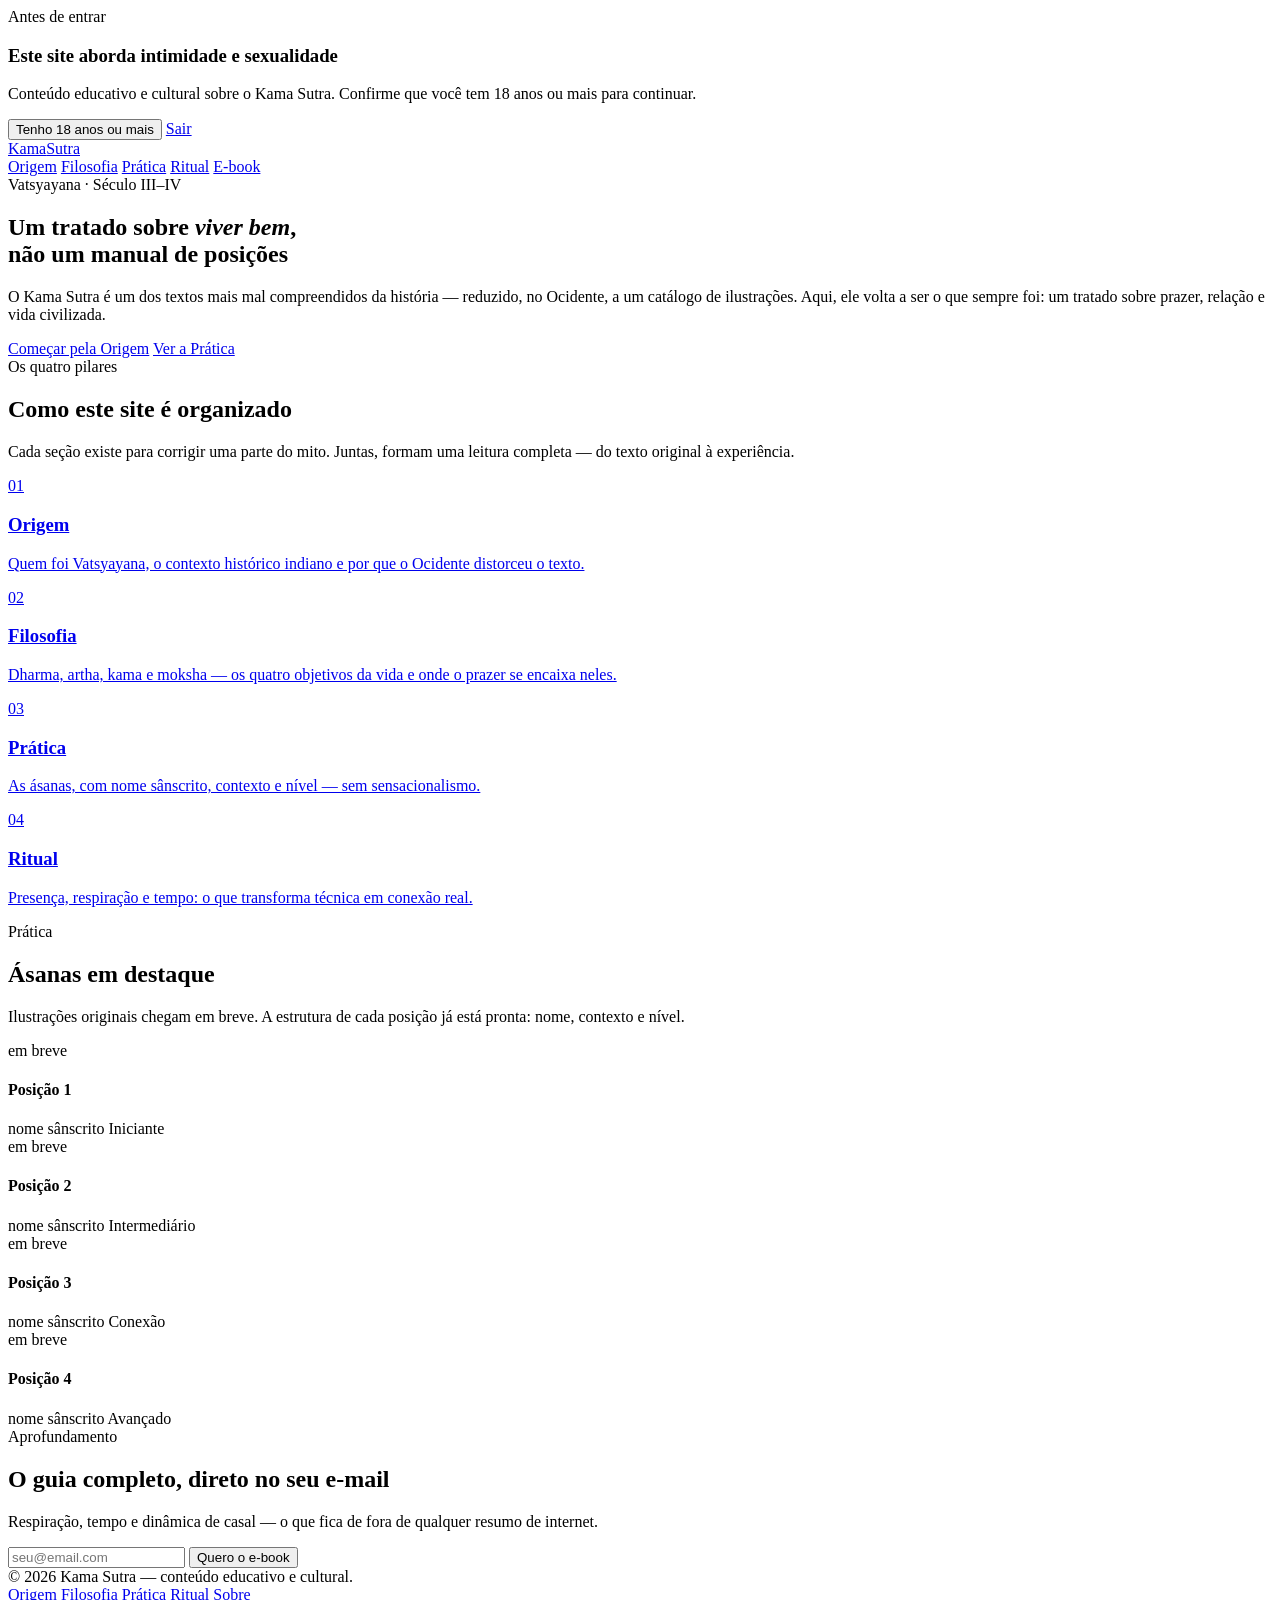
==== index.html @ 9d924a04 "Add files via upload" ====
<!DOCTYPE html>
<html lang="pt-BR">
<head>
<meta charset="UTF-8">
<meta name="viewport" content="width=device-width, initial-scale=1.0">
<title>Kama Sutra — Muito além das posições</title>
<meta name="description" content="Uma leitura séria do Kama Sutra de Vatsyayana: origem, filosofia e prática, longe do mito ocidental. Conteúdo aberto, sem paywall.">

<link rel="preconnect" href="https://fonts.googleapis.com">
<link rel="preconnect" href="https://fonts.gstatic.com" crossorigin>
<link href="https://fonts.googleapis.com/css2?family=Fraunces:ital,wght@0,400;0,600;1,500&family=DM+Sans:wght@400;500;700&display=swap" rel="stylesheet">

<link rel="stylesheet" href="css/tokens.css">
<link rel="stylesheet" href="css/site.css">

<script type="application/ld+json">
{
  "@context": "https://schema.org",
  "@type": "WebSite",
  "name": "Kama Sutra — Muito além das posições",
  "description": "Leitura histórica, filosófica e prática do Kama Sutra de Vatsyayana.",
  "inLanguage": "pt-BR"
}
</script>
</head>
<body>

<!-- Aviso de idade -->
<div class="age-gate" id="ageGate">
  <div class="age-gate-card">
    <span class="eyebrow">Antes de entrar</span>
    <h3>Este site aborda intimidade e sexualidade</h3>
    <p>Conteúdo educativo e cultural sobre o Kama Sutra. Confirme que você tem 18 anos ou mais para continuar.</p>
    <div class="age-gate-actions">
      <button class="btn btn-primary" id="ageConfirm">Tenho 18 anos ou mais</button>
      <a class="btn btn-ghost" href="https://www.google.com">Sair</a>
    </div>
  </div>
</div>

<header class="site-header">
  <div class="wrap">
    <a href="/" class="logo">Kama<span>Sutra</span></a>
    <nav class="nav">
      <a href="origem.html">Origem</a>
      <a href="filosofia.html">Filosofia</a>
      <a href="pratica/index.html">Prática</a>
      <a href="ritual.html">Ritual</a>
      <a href="ebook.html">E-book</a>
    </nav>
  </div>
</header>

<section class="hero">
  <div class="hero-signature" aria-hidden="true">
    <div class="c1"></div>
    <div class="c2"></div>
  </div>
  <div class="wrap hero-content">
    <span class="eyebrow">Vatsyayana · Século III–IV</span>
    <h1>Um tratado sobre <em>viver bem</em>,<br>não um manual de posições</h1>
    <p class="lede">O Kama Sutra é um dos textos mais mal compreendidos da história — reduzido, no Ocidente, a um catálogo de ilustrações. Aqui, ele volta a ser o que sempre foi: um tratado sobre prazer, relação e vida civilizada.</p>
    <div class="hero-ctas">
      <a href="origem.html" class="btn btn-primary">Começar pela Origem</a>
      <a href="pratica/index.html" class="btn btn-ghost">Ver a Prática</a>
    </div>
  </div>
</section>

<section class="section">
  <div class="wrap">
    <div class="section-head">
      <span class="eyebrow">Os quatro pilares</span>
      <h2>Como este site é organizado</h2>
      <p>Cada seção existe para corrigir uma parte do mito. Juntas, formam uma leitura completa — do texto original à experiência.</p>
    </div>
    <div class="pilar-grid">
      <a href="origem.html" class="pilar-card">
        <span class="num">01</span>
        <h3>Origem</h3>
        <p>Quem foi Vatsyayana, o contexto histórico indiano e por que o Ocidente distorceu o texto.</p>
      </a>
      <a href="filosofia.html" class="pilar-card">
        <span class="num">02</span>
        <h3>Filosofia</h3>
        <p>Dharma, artha, kama e moksha — os quatro objetivos da vida e onde o prazer se encaixa neles.</p>
      </a>
      <a href="pratica/index.html" class="pilar-card">
        <span class="num">03</span>
        <h3>Prática</h3>
        <p>As ásanas, com nome sânscrito, contexto e nível — sem sensacionalismo.</p>
      </a>
      <a href="ritual.html" class="pilar-card">
        <span class="num">04</span>
        <h3>Ritual</h3>
        <p>Presença, respiração e tempo: o que transforma técnica em conexão real.</p>
      </a>
    </div>
  </div>
</section>

<section class="section section-lilas">
  <div class="wrap">
    <div class="section-head">
      <span class="eyebrow">Prática</span>
      <h2>Ásanas em destaque</h2>
      <p>Ilustrações originais chegam em breve. A estrutura de cada posição já está pronta: nome, contexto e nível.</p>
    </div>
    <div class="posicoes-grid">
      <div class="posicao-card">
        <div class="posicao-thumb">em breve</div>
        <div class="posicao-info">
          <h4>Posição 1</h4>
          <span class="sanskrit">nome sânscrito</span>
          <span class="tag">Iniciante</span>
        </div>
      </div>
      <div class="posicao-card">
        <div class="posicao-thumb">em breve</div>
        <div class="posicao-info">
          <h4>Posição 2</h4>
          <span class="sanskrit">nome sânscrito</span>
          <span class="tag">Intermediário</span>
        </div>
      </div>
      <div class="posicao-card">
        <div class="posicao-thumb">em breve</div>
        <div class="posicao-info">
          <h4>Posição 3</h4>
          <span class="sanskrit">nome sânscrito</span>
          <span class="tag">Conexão</span>
        </div>
      </div>
      <div class="posicao-card">
        <div class="posicao-thumb">em breve</div>
        <div class="posicao-info">
          <h4>Posição 4</h4>
          <span class="sanskrit">nome sânscrito</span>
          <span class="tag">Avançado</span>
        </div>
      </div>
    </div>
  </div>
</section>

<section class="section">
  <div class="wrap">
    <div class="cta-ebook">
      <div>
        <span class="eyebrow" style="color:var(--rosa-suave)">Aprofundamento</span>
        <h2>O guia completo, direto no seu e-mail</h2>
        <p>Respiração, tempo e dinâmica de casal — o que fica de fora de qualquer resumo de internet.</p>
      </div>
      <form class="cta-form" id="ebookForm">
        <input type="email" placeholder="seu@email.com" required aria-label="Seu e-mail">
        <button type="submit" class="btn btn-primary">Quero o e-book</button>
      </form>
    </div>
  </div>
</section>

<footer class="site-footer">
  <div class="wrap">
    <span>© 2026 Kama Sutra — conteúdo educativo e cultural.</span>
    <nav class="footer-links">
      <a href="origem.html">Origem</a>
      <a href="filosofia.html">Filosofia</a>
      <a href="pratica/index.html">Prática</a>
      <a href="ritual.html">Ritual</a>
      <a href="sobre.html">Sobre</a>
    </nav>
  </div>
</footer>

<script src="js/site.js"></script>
</body>
</html>
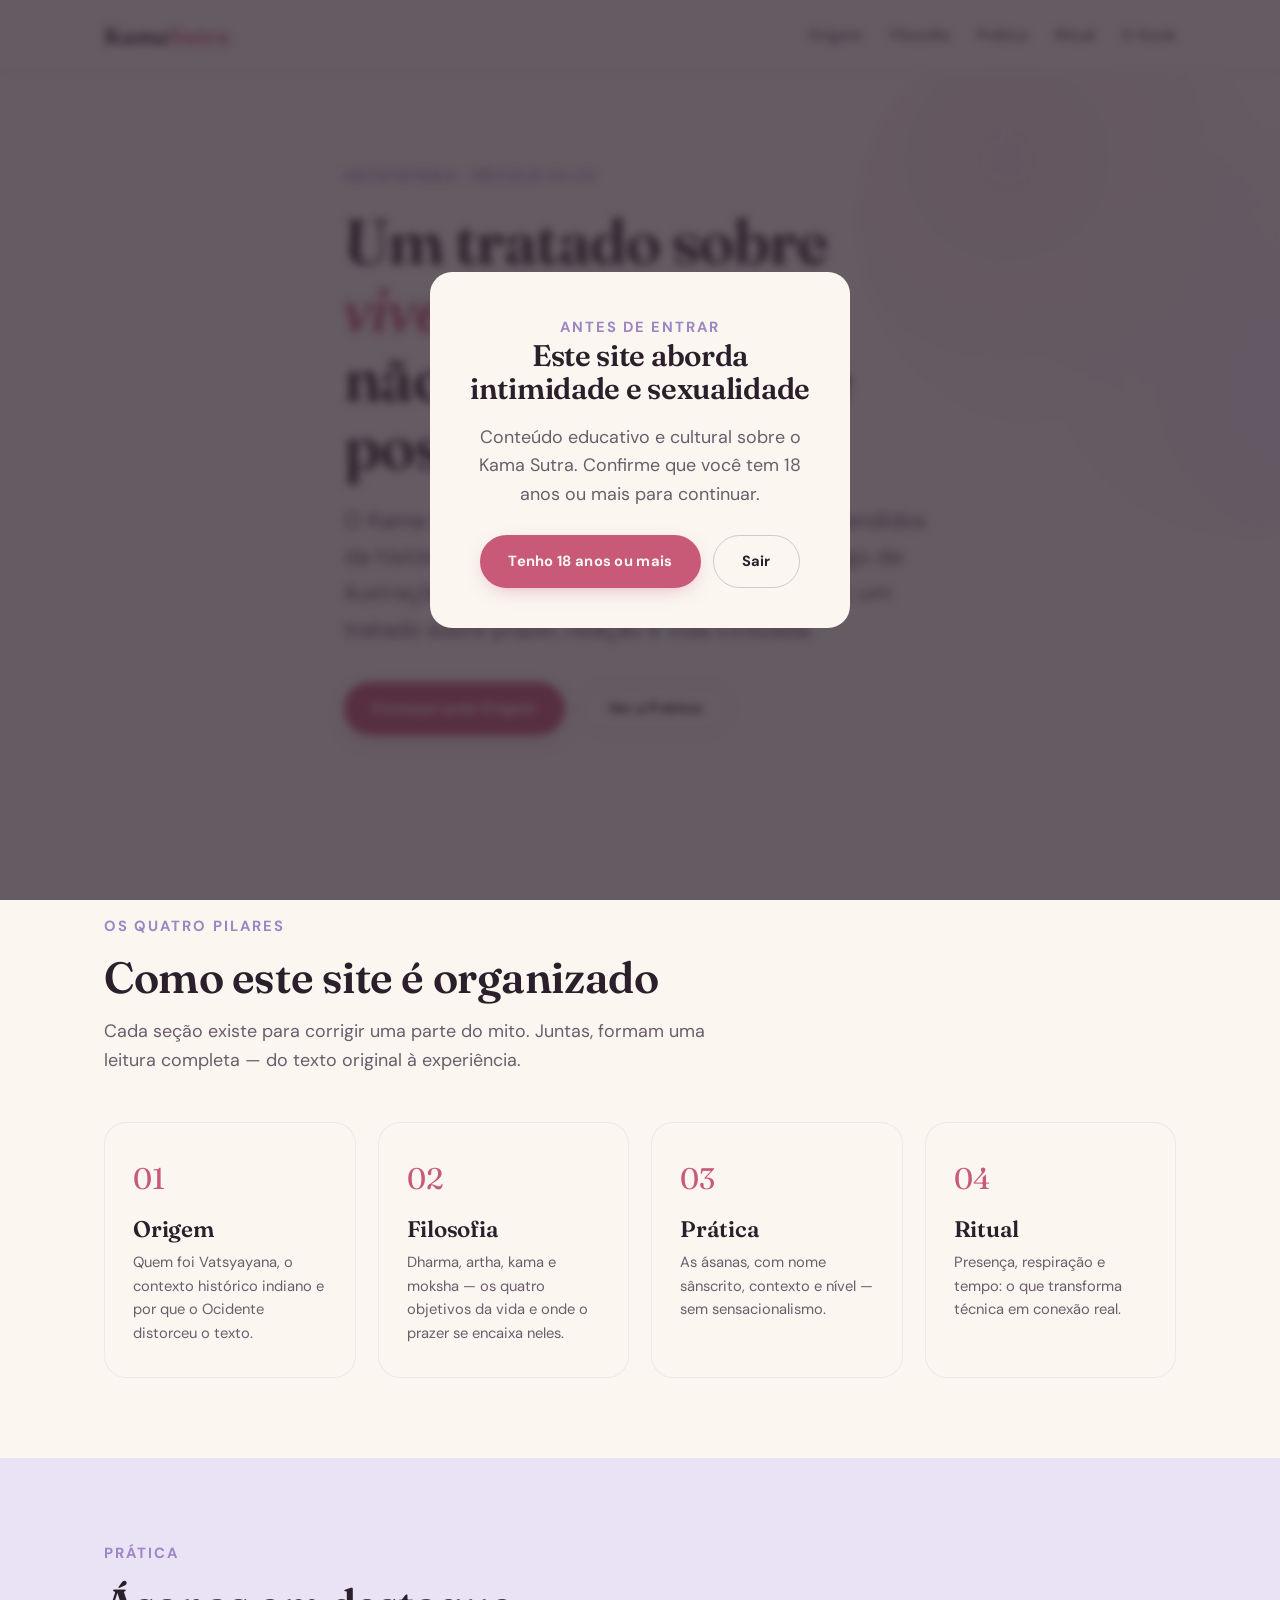
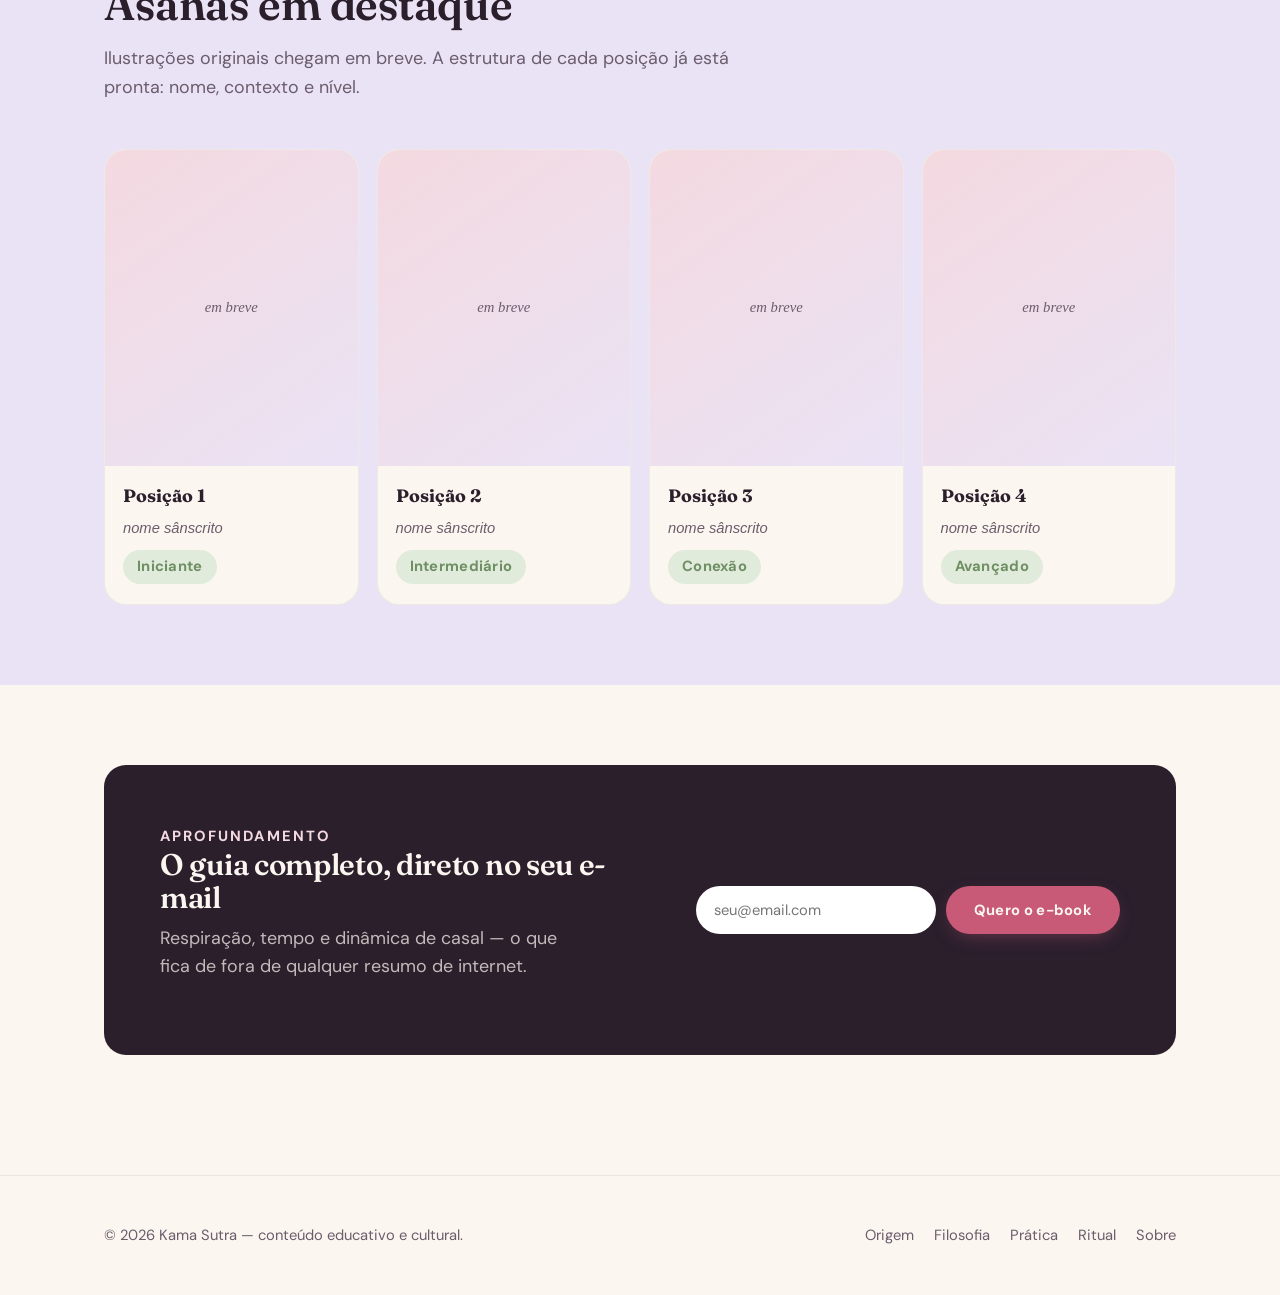
==== commit 34a34a6b: "Add files via upload" ====
--- a/index.html
+++ b/index.html
@@ -3,6 +3,9 @@
 <head>
 <meta charset="UTF-8">
 <meta name="viewport" content="width=device-width, initial-scale=1.0">
+<link rel="icon" type="image/svg+xml" href="favicon.svg">
+<link rel="alternate icon" href="favicon.ico">
+<link rel="apple-touch-icon" href="apple-touch-icon.png">
 <title>Kama Sutra — Muito além das posições</title>
 <meta name="description" content="Uma leitura séria do Kama Sutra de Vatsyayana: origem, filosofia e prática, longe do mito ocidental. Conteúdo aberto, sem paywall.">
 
--- a/css/tokens.css
+++ b/css/tokens.css
@@ -0,0 +1,127 @@
+/* ===================================================================
+   KAMA SUTRA — Design Tokens
+   Paleta: rosa / lilás / verde sobre fundo creme
+   Tipografia: Fraunces (display) + DM Sans (corpo)
+   =================================================================== */
+
+:root {
+  /* Cor — nomeada, não genérica */
+  --rosa:         #C85A78;   /* acento primário — CTAs, títulos de destaque */
+  --rosa-suave:   #F4D9E0;   /* fundo de seção, hover suave */
+  --lilas:        #9C86C4;   /* acento secundário — links, citações */
+  --lilas-suave:  #EAE3F5;   /* fundo de seção alternada */
+  --verde:        #6F8F63;   /* tags de nível/benefício, contraste orgânico */
+  --verde-suave:  #E1EBDC;   /* fundo de tag */
+  --creme:        #FBF6F0;   /* fundo base */
+  --creme-alt:    #F5EEE5;   /* fundo base alternado */
+  --tinta:        #2B1F2C;   /* texto principal — quase-preto ameixa */
+  --tinta-suave:  #6B5D6C;   /* texto secundário */
+
+  /* Tipografia */
+  --font-display: 'Fraunces', 'Georgia', serif;
+  --font-body: 'DM Sans', -apple-system, sans-serif;
+
+  /* Escala */
+  --step--1: clamp(0.83rem, 0.8rem + 0.15vw, 0.94rem);
+  --step-0:  clamp(1rem, 0.96rem + 0.2vw, 1.13rem);
+  --step-1:  clamp(1.2rem, 1.13rem + 0.35vw, 1.5rem);
+  --step-2:  clamp(1.44rem, 1.3rem + 0.7vw, 2rem);
+  --step-3:  clamp(1.9rem, 1.6rem + 1.4vw, 2.9rem);
+  --step-4:  clamp(2.5rem, 2rem + 2.4vw, 4.2rem);
+
+  --radius-soft: 999px;
+  --radius-card: 22px;
+  --maxw: 1120px;
+}
+
+* { box-sizing: border-box; }
+html { scroll-behavior: smooth; }
+
+body {
+  margin: 0;
+  background: var(--creme);
+  color: var(--tinta);
+  font-family: var(--font-body);
+  font-size: var(--step-0);
+  line-height: 1.6;
+  -webkit-font-smoothing: antialiased;
+}
+
+h1, h2, h3, .display {
+  font-family: var(--font-display);
+  font-weight: 600;
+  line-height: 1.08;
+  letter-spacing: -0.01em;
+  color: var(--tinta);
+  margin: 0;
+}
+
+a { color: var(--rosa); text-decoration: none; }
+a:hover { text-decoration: underline; }
+
+a:focus-visible, button:focus-visible {
+  outline: 2px solid var(--verde);
+  outline-offset: 3px;
+}
+
+.wrap {
+  max-width: var(--maxw);
+  margin: 0 auto;
+  padding: 0 24px;
+}
+
+.eyebrow {
+  font-family: var(--font-body);
+  font-size: var(--step--1);
+  letter-spacing: 0.14em;
+  text-transform: uppercase;
+  color: var(--lilas);
+  font-weight: 700;
+}
+
+.btn {
+  display: inline-flex;
+  align-items: center;
+  gap: 8px;
+  padding: 14px 28px;
+  border-radius: var(--radius-soft);
+  font-family: var(--font-body);
+  font-weight: 700;
+  font-size: var(--step--1);
+  letter-spacing: 0.02em;
+  border: none;
+  cursor: pointer;
+  transition: transform 0.15s ease, box-shadow 0.15s ease;
+  text-decoration: none;
+}
+.btn:hover { text-decoration: none; transform: translateY(-1px); }
+
+.btn-primary {
+  background: var(--rosa);
+  color: var(--creme);
+  box-shadow: 0 6px 20px -8px rgba(200, 90, 120, 0.55);
+}
+.btn-primary:hover { box-shadow: 0 10px 26px -8px rgba(200, 90, 120, 0.65); }
+
+.btn-ghost {
+  background: transparent;
+  color: var(--tinta);
+  border: 1.5px solid rgba(43, 31, 44, 0.2);
+}
+.btn-ghost:hover { border-color: var(--tinta); }
+
+.tag {
+  display: inline-block;
+  padding: 5px 14px;
+  border-radius: var(--radius-soft);
+  background: var(--verde-suave);
+  color: var(--verde);
+  font-size: var(--step--1);
+  font-weight: 700;
+  letter-spacing: 0.02em;
+}
+
+@media (prefers-reduced-motion: reduce) {
+  * { animation: none !important; transition: none !important; }
+  html { scroll-behavior: auto; }
+}
--- a/css/site.css
+++ b/css/site.css
@@ -0,0 +1,270 @@
+/* ===================================================================
+   KAMA SUTRA — Layout & Componentes
+   =================================================================== */
+
+/* ---------- Header ---------- */
+.site-header {
+  position: sticky;
+  top: 0;
+  z-index: 40;
+  background: rgba(251, 246, 240, 0.86);
+  backdrop-filter: blur(10px);
+  border-bottom: 1px solid rgba(43, 31, 44, 0.08);
+}
+.site-header .wrap {
+  display: flex;
+  align-items: center;
+  justify-content: space-between;
+  padding-top: 18px;
+  padding-bottom: 18px;
+}
+.logo {
+  font-family: var(--font-display);
+  font-size: var(--step-1);
+  font-weight: 600;
+  color: var(--tinta);
+}
+.logo span { color: var(--rosa); }
+
+.nav {
+  display: flex;
+  gap: 28px;
+  align-items: center;
+}
+.nav a {
+  color: var(--tinta-suave);
+  font-size: var(--step--1);
+  font-weight: 600;
+}
+.nav a:hover { color: var(--rosa); text-decoration: none; }
+.nav-toggle { display: none; }
+
+@media (max-width: 760px) {
+  .nav { display: none; }
+}
+
+/* ---------- Hero ---------- */
+.hero {
+  position: relative;
+  padding: 88px 0 96px;
+  overflow: hidden;
+}
+
+/* Elemento-assinatura: dois círculos de bordas suaves em união —
+   vesica, símbolo de encontro/conexão, ecoando a paleta rosa/lilás.
+   Nunca literal, sempre atmosférico. */
+.hero-signature {
+  position: absolute;
+  top: -120px;
+  right: -160px;
+  width: 620px;
+  height: 620px;
+  z-index: 0;
+  pointer-events: none;
+}
+.hero-signature .c1, .hero-signature .c2 {
+  position: absolute;
+  border-radius: 50%;
+  filter: blur(2px);
+  opacity: 0.55;
+  mix-blend-mode: multiply;
+}
+.hero-signature .c1 {
+  width: 420px; height: 420px;
+  top: 60px; left: 40px;
+  background: radial-gradient(circle at 35% 35%, var(--rosa-suave), transparent 70%);
+}
+.hero-signature .c2 {
+  width: 420px; height: 420px;
+  top: 160px; left: 220px;
+  background: radial-gradient(circle at 65% 65%, var(--lilas-suave), transparent 70%);
+}
+
+.hero-content { position: relative; z-index: 1; max-width: 640px; }
+.hero h1 {
+  font-size: var(--step-4);
+  margin-top: 18px;
+  margin-bottom: 22px;
+}
+.hero h1 em {
+  font-style: italic;
+  color: var(--rosa);
+}
+.hero p.lede {
+  font-size: var(--step-1);
+  color: var(--tinta-suave);
+  max-width: 52ch;
+  margin-bottom: 34px;
+}
+.hero-ctas { display: flex; gap: 14px; flex-wrap: wrap; }
+
+/* ---------- Seções ---------- */
+.section {
+  padding: 80px 0;
+}
+.section-lilas { background: var(--lilas-suave); }
+.section-verde { background: var(--verde-suave); }
+.section-rosa  { background: var(--rosa-suave); }
+
+.section-head {
+  max-width: 640px;
+  margin-bottom: 48px;
+}
+.section-head h2 {
+  font-size: var(--step-3);
+  margin-top: 14px;
+}
+.section-head p {
+  color: var(--tinta-suave);
+  margin-top: 16px;
+}
+
+/* ---------- Cards de pilar (Origem / Filosofia / Prática / Ritual) ---------- */
+.pilar-grid {
+  display: grid;
+  grid-template-columns: repeat(auto-fit, minmax(240px, 1fr));
+  gap: 22px;
+}
+.pilar-card {
+  background: var(--creme);
+  border-radius: var(--radius-card);
+  padding: 32px 28px;
+  border: 1px solid rgba(43, 31, 44, 0.06);
+  transition: transform 0.2s ease, box-shadow 0.2s ease;
+  display: block;
+}
+.pilar-card:hover {
+  transform: translateY(-4px);
+  box-shadow: 0 20px 40px -20px rgba(43, 31, 44, 0.25);
+  text-decoration: none;
+}
+.pilar-card .num {
+  font-family: var(--font-display);
+  font-size: var(--step-2);
+  color: var(--rosa);
+  display: block;
+  margin-bottom: 14px;
+}
+.pilar-card h3 {
+  font-size: var(--step-1);
+  margin-bottom: 10px;
+  color: var(--tinta);
+}
+.pilar-card p {
+  color: var(--tinta-suave);
+  font-size: var(--step--1);
+  margin: 0;
+}
+
+/* ---------- Grid de posições (prévia) ---------- */
+.posicoes-grid {
+  display: grid;
+  grid-template-columns: repeat(auto-fit, minmax(200px, 1fr));
+  gap: 18px;
+}
+.posicao-card {
+  background: var(--creme);
+  border-radius: var(--radius-card);
+  overflow: hidden;
+  border: 1px solid rgba(43, 31, 44, 0.06);
+}
+.posicao-thumb {
+  aspect-ratio: 4/5;
+  background: linear-gradient(145deg, var(--rosa-suave), var(--lilas-suave));
+  display: flex;
+  align-items: center;
+  justify-content: center;
+  color: var(--tinta-suave);
+  font-size: var(--step--1);
+  font-family: var(--font-display);
+  font-style: italic;
+}
+.posicao-info { padding: 16px 18px 20px; }
+.posicao-info h4 {
+  font-family: var(--font-display);
+  font-size: var(--step-0);
+  margin: 0 0 6px;
+}
+.posicao-info .sanskrit {
+  font-size: var(--step--1);
+  color: var(--tinta-suave);
+  font-style: italic;
+  display: block;
+  margin-bottom: 10px;
+}
+
+/* ---------- CTA e-book ---------- */
+.cta-ebook {
+  background: var(--tinta);
+  color: var(--creme);
+  border-radius: var(--radius-card);
+  padding: 56px;
+  display: flex;
+  flex-wrap: wrap;
+  align-items: center;
+  justify-content: space-between;
+  gap: 32px;
+}
+.cta-ebook h2 { color: var(--creme); font-size: var(--step-2); max-width: 460px; }
+.cta-ebook p { color: rgba(251, 246, 240, 0.72); max-width: 420px; margin-top: 10px; }
+.cta-form {
+  display: flex;
+  gap: 10px;
+  flex-wrap: wrap;
+}
+.cta-form input[type="email"] {
+  padding: 13px 18px;
+  border-radius: var(--radius-soft);
+  border: none;
+  font-family: var(--font-body);
+  font-size: var(--step--1);
+  min-width: 240px;
+}
+
+/* ---------- Aviso de idade (modal) ---------- */
+.age-gate {
+  position: fixed;
+  inset: 0;
+  background: rgba(43, 31, 44, 0.72);
+  backdrop-filter: blur(4px);
+  display: flex;
+  align-items: center;
+  justify-content: center;
+  z-index: 100;
+  padding: 24px;
+}
+.age-gate[hidden] { display: none; }
+.age-gate-card {
+  background: var(--creme);
+  border-radius: var(--radius-card);
+  padding: 40px;
+  max-width: 420px;
+  text-align: center;
+}
+.age-gate-card h3 { font-size: var(--step-2); margin-bottom: 14px; }
+.age-gate-card p { color: var(--tinta-suave); margin-bottom: 26px; }
+.age-gate-actions { display: flex; gap: 12px; justify-content: center; flex-wrap: wrap; }
+
+/* ---------- Footer ---------- */
+.site-footer {
+  border-top: 1px solid rgba(43, 31, 44, 0.08);
+  padding: 48px 0;
+  margin-top: 40px;
+}
+.site-footer .wrap {
+  display: flex;
+  justify-content: space-between;
+  flex-wrap: wrap;
+  gap: 20px;
+  color: var(--tinta-suave);
+  font-size: var(--step--1);
+}
+.footer-links { display: flex; gap: 20px; flex-wrap: wrap; }
+.footer-links a { color: var(--tinta-suave); }
+.footer-links a:hover { color: var(--rosa); }
+
+@media (max-width: 640px) {
+  .hero { padding: 56px 0 64px; }
+  .cta-ebook { padding: 36px 24px; }
+  .section { padding: 56px 0; }
+}
